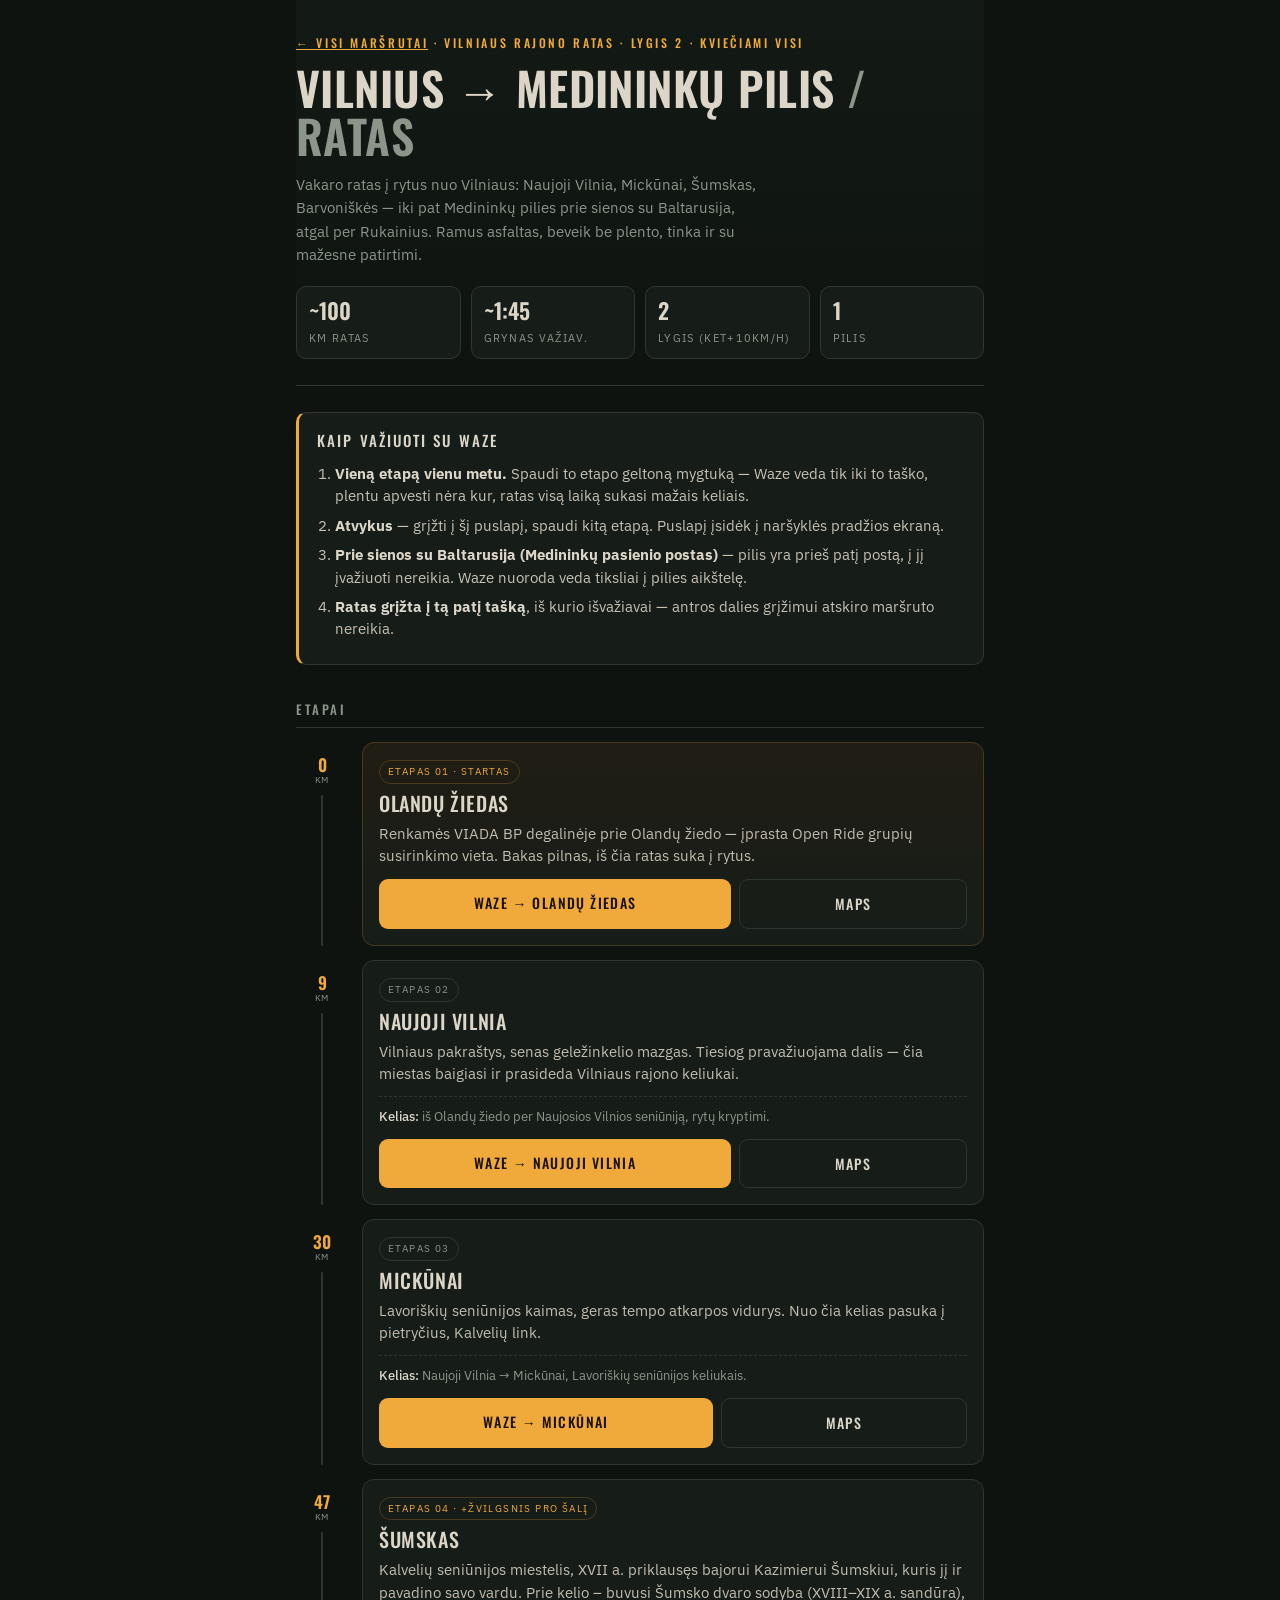
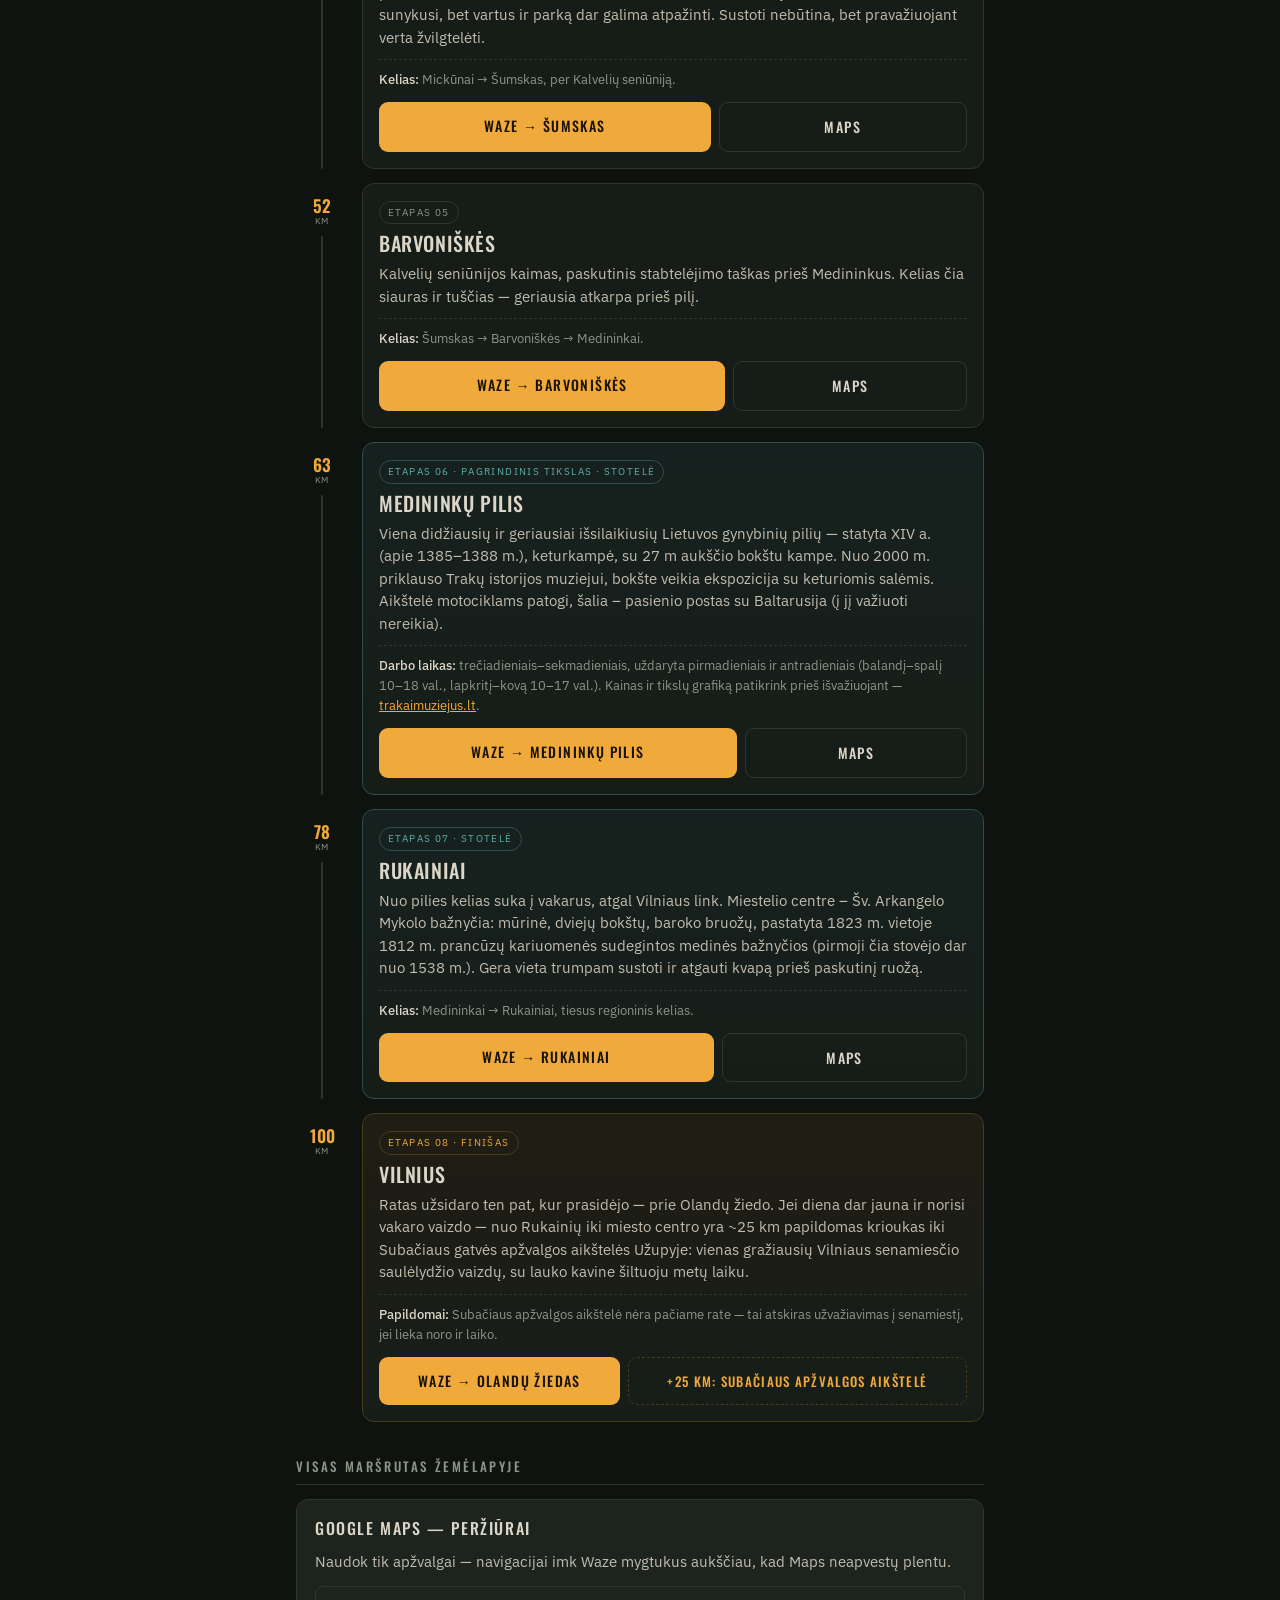
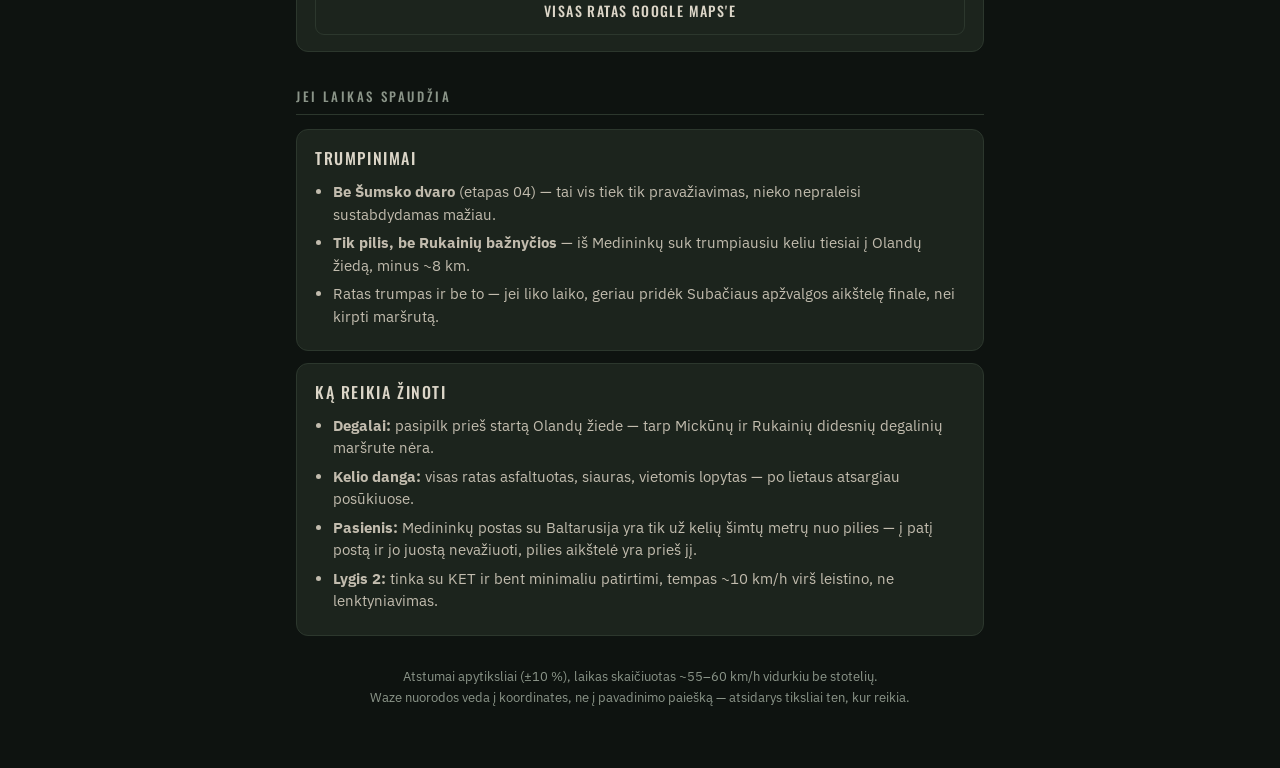
==== medininkai.html @ 15e434f6 "Prideti Medininku pilies marsruta, index paversti sarasu Marsrutu puslapis dabar palaiko keleta mars" ====
<!DOCTYPE html>
<html lang="lt">
<head>
<meta charset="UTF-8">
<meta name="viewport" content="width=device-width, initial-scale=1.0">
<title>Vilnius → Medininkų pilis · ratas</title>
<link rel="preconnect" href="https://fonts.googleapis.com">
<link rel="preconnect" href="https://fonts.gstatic.com" crossorigin>
<link href="https://fonts.googleapis.com/css2?family=Oswald:wght@400;500;600&family=IBM+Plex+Sans:wght@400;500;600&display=swap" rel="stylesheet">
<link rel="stylesheet" href="style.css">
</head>
<body>
<div class="wrap">

<header>
  <div class="eyebrow"><a href="index.html">← Visi maršrutai</a> · Vilniaus rajono ratas · lygis 2 · kviečiami visi</div>
  <h1>Vilnius → Medininkų&nbsp;pilis <span>/ ratas</span></h1>
  <p class="lead">Vakaro ratas į rytus nuo Vilniaus: Naujoji Vilnia, Mickūnai, Šumskas, Barvoniškės — iki pat Medininkų pilies prie sienos su Baltarusija, atgal per Rukainius. Ramus asfaltas, beveik be plento, tinka ir su mažesne patirtimi.</p>
  <div class="stats">
    <div class="stat"><b>~100</b><i>km ratas</i></div>
    <div class="stat"><b>~1:45</b><i>grynas važiav.</i></div>
    <div class="stat"><b>2</b><i>lygis (KET+10km/h)</i></div>
    <div class="stat"><b>1</b><i>pilis</i></div>
  </div>
</header>

<div class="howto">
  <h2>Kaip važiuoti su Waze</h2>
  <ol>
    <li><b>Vieną etapą vienu metu.</b> Spaudi to etapo geltoną mygtuką — Waze veda tik iki to taško, plentu apvesti nėra kur, ratas visą laiką sukasi mažais keliais.</li>
    <li><b>Atvykus</b> — grįžti į šį puslapį, spaudi kitą etapą. Puslapį įsidėk į naršyklės pradžios ekraną.</li>
    <li><b>Prie sienos su Baltarusija (Medininkų pasienio postas)</b> — pilis yra prieš patį postą, į jį įvažiuoti nereikia. Waze nuoroda veda tiksliai į pilies aikštelę.</li>
    <li><b>Ratas grįžta į tą patį tašką</b>, iš kurio išvažiavai — antros dalies grįžimui atskiro maršruto nereikia.</li>
  </ol>
</div>

<div class="section-title">Etapai</div>

<!-- 1 -->
<div class="stop">
  <div class="post"><div class="km">0</div><div class="kmlabel">km</div><div class="rope"></div></div>
  <div class="card finish">
    <span class="tag o">Etapas 01 · startas</span>
    <h3>Olandų žiedas</h3>
    <p>Renkamės VIADA BP degalinėje prie Olandų žiedo — įprasta Open Ride grupių susirinkimo vieta. Bakas pilnas, iš čia ratas suka į rytus.</p>
    <div class="btns">
      <a class="btn waze" href="https://www.waze.com/ul?ll=54.6820607%2C25.3140517&navigate=yes">Waze → Olandų žiedas</a>
      <a class="btn gmaps" href="https://www.google.com/maps/search/?api=1&query=54.6820607,25.3140517">Maps</a>
    </div>
  </div>
</div>

<!-- 2 -->
<div class="stop">
  <div class="post"><div class="km">9</div><div class="kmlabel">km</div><div class="rope"></div></div>
  <div class="card">
    <span class="tag">Etapas 02</span>
    <h3>Naujoji Vilnia</h3>
    <p>Vilniaus pakraštys, senas geležinkelio mazgas. Tiesiog pravažiuojama dalis — čia miestas baigiasi ir prasideda Vilniaus rajono keliukai.</p>
    <div class="road"><b>Kelias:</b> iš Olandų žiedo per Naujosios Vilnios seniūniją, rytų kryptimi.</div>
    <div class="btns">
      <a class="btn waze" href="https://www.waze.com/ul?ll=54.6930317%2C25.4109647&navigate=yes">Waze → Naujoji Vilnia</a>
      <a class="btn gmaps" href="https://www.google.com/maps/search/?api=1&query=54.6930317,25.4109647">Maps</a>
    </div>
  </div>
</div>

<!-- 3 -->
<div class="stop">
  <div class="post"><div class="km">30</div><div class="kmlabel">km</div><div class="rope"></div></div>
  <div class="card">
    <span class="tag">Etapas 03</span>
    <h3>Mickūnai</h3>
    <p>Lavoriškių seniūnijos kaimas, geras tempo atkarpos vidurys. Nuo čia kelias pasuka į pietryčius, Kalvelių link.</p>
    <div class="road"><b>Kelias:</b> Naujoji Vilnia → Mickūnai, Lavoriškių seniūnijos keliukais.</div>
    <div class="btns">
      <a class="btn waze" href="https://www.waze.com/ul?ll=54.7108426%2C25.6500686&navigate=yes">Waze → Mickūnai</a>
      <a class="btn gmaps" href="https://www.google.com/maps/search/?api=1&query=54.7108426,25.6500686">Maps</a>
    </div>
  </div>
</div>

<!-- 4 -->
<div class="stop">
  <div class="post"><div class="km">47</div><div class="kmlabel">km</div><div class="rope"></div></div>
  <div class="card">
    <span class="tag o">Etapas 04 · +žvilgsnis pro šalį</span>
    <h3>Šumskas</h3>
    <p>Kalvelių seniūnijos miestelis, XVII a. priklausęs bajorui Kazimierui Šumskiui, kuris jį ir pavadino savo vardu. Prie kelio – buvusi Šumsko dvaro sodyba (XVIII–XIX a. sandūra), sunykusi, bet vartus ir parką dar galima atpažinti. Sustoti nebūtina, bet pravažiuojant verta žvilgtelėti.</p>
    <div class="road"><b>Kelias:</b> Mickūnai → Šumskas, per Kalvelių seniūniją.</div>
    <div class="btns">
      <a class="btn waze" href="https://www.waze.com/ul?ll=54.6087613%2C25.7222026&navigate=yes">Waze → Šumskas</a>
      <a class="btn gmaps" href="https://www.google.com/maps/search/?api=1&query=54.6087613,25.7222026">Maps</a>
    </div>
  </div>
</div>

<!-- 5 -->
<div class="stop">
  <div class="post"><div class="km">52</div><div class="kmlabel">km</div><div class="rope"></div></div>
  <div class="card">
    <span class="tag">Etapas 05</span>
    <h3>Barvoniškės</h3>
    <p>Kalvelių seniūnijos kaimas, paskutinis stabtelėjimo taškas prieš Medininkus. Kelias čia siauras ir tuščias — geriausia atkarpa prieš pilį.</p>
    <div class="road"><b>Kelias:</b> Šumskas → Barvoniškės → Medininkai.</div>
    <div class="btns">
      <a class="btn waze" href="https://www.waze.com/ul?ll=54.576307%2C25.7441776&navigate=yes">Waze → Barvoniškės</a>
      <a class="btn gmaps" href="https://www.google.com/maps/search/?api=1&query=54.576307,25.7441776">Maps</a>
    </div>
  </div>
</div>

<!-- 6 -->
<div class="stop">
  <div class="post"><div class="km">63</div><div class="kmlabel">km</div><div class="rope"></div></div>
  <div class="card highlight">
    <span class="tag h">Etapas 06 · pagrindinis tikslas · stotelė</span>
    <h3>Medininkų pilis</h3>
    <p>Viena didžiausių ir geriausiai išsilaikiusių Lietuvos gynybinių pilių — statyta XIV a. (apie 1385–1388 m.), keturkampė, su 27 m aukščio bokštu kampe. Nuo 2000 m. priklauso Trakų istorijos muziejui, bokšte veikia ekspozicija su keturiomis salėmis. Aikštelė motociklams patogi, šalia – pasienio postas su Baltarusija (į jį važiuoti nereikia).</p>
    <div class="road"><b>Darbo laikas:</b> trečiadieniais–sekmadieniais, uždaryta pirmadieniais ir antradieniais (balandį–spalį 10–18 val., lapkritį–kovą 10–17 val.). Kainas ir tikslų grafiką patikrink prieš išvažiuojant — <a href="https://trakaimuziejus.lt" style="color:var(--amber)">trakaimuziejus.lt</a>.</div>
    <div class="btns">
      <a class="btn waze" href="https://www.waze.com/ul?ll=54.5397349%2C25.6482019&navigate=yes">Waze → Medininkų pilis</a>
      <a class="btn gmaps" href="https://www.google.com/maps/search/?api=1&query=54.5397349,25.6482019">Maps</a>
    </div>
  </div>
</div>

<!-- 7 -->
<div class="stop">
  <div class="post"><div class="km">78</div><div class="kmlabel">km</div><div class="rope"></div></div>
  <div class="card highlight">
    <span class="tag h">Etapas 07 · stotelė</span>
    <h3>Rukainiai</h3>
    <p>Nuo pilies kelias suka į vakarus, atgal Vilniaus link. Miestelio centre – Šv. Arkangelo Mykolo bažnyčia: mūrinė, dviejų bokštų, baroko bruožų, pastatyta 1823 m. vietoje 1812 m. prancūzų kariuomenės sudegintos medinės bažnyčios (pirmoji čia stovėjo dar nuo 1538 m.). Gera vieta trumpam sustoti ir atgauti kvapą prieš paskutinį ruožą.</p>
    <div class="road"><b>Kelias:</b> Medininkai → Rukainiai, tiesus regioninis kelias.</div>
    <div class="btns">
      <a class="btn waze" href="https://www.waze.com/ul?ll=54.6108645%2C25.5203857&navigate=yes">Waze → Rukainiai</a>
      <a class="btn gmaps" href="https://www.google.com/maps/search/?api=1&query=54.6108645,25.5203857">Maps</a>
    </div>
  </div>
</div>

<!-- 8 -->
<div class="stop">
  <div class="post"><div class="km">100</div><div class="kmlabel">km</div></div>
  <div class="card finish">
    <span class="tag o">Etapas 08 · finišas</span>
    <h3>Vilnius</h3>
    <p>Ratas užsidaro ten pat, kur prasidėjo — prie Olandų žiedo. Jei diena dar jauna ir norisi vakaro vaizdo — nuo Rukainių iki miesto centro yra ~25 km papildomas krioukas iki Subačiaus gatvės apžvalgos aikštelės Užupyje: vienas gražiausių Vilniaus senamiesčio saulėlydžio vaizdų, su lauko kavine šiltuoju metų laiku.</p>
    <div class="road"><b>Papildomai:</b> Subačiaus apžvalgos aikštelė nėra pačiame rate — tai atskiras užvažiavimas į senamiestį, jei lieka noro ir laiko.</div>
    <div class="btns">
      <a class="btn waze" href="https://www.waze.com/ul?ll=54.67748%2C25.3014934&navigate=yes">Waze → Olandų žiedas</a>
      <a class="btn mid" href="https://www.waze.com/ul?ll=54.6775666%2C25.3002309&navigate=yes">+25 km: Subačiaus apžvalgos aikštelė</a>
    </div>
  </div>
</div>

<div class="section-title">Visas maršrutas žemėlapyje</div>
<div class="block">
  <h3>Google Maps — peržiūrai</h3>
  <p style="font-size:14.5px;color:#C2BCAE;margin-bottom:12px">Naudok tik apžvalgai — navigacijai imk Waze mygtukus aukščiau, kad Maps neapvestų plentu.</p>
  <div class="btns">
    <a class="btn gmaps" href="https://www.google.com/maps/dir/54.6820607,25.3140517/54.6930317,25.4109647/54.7108426,25.6500686/54.6087613,25.7222026/54.576307,25.7441776/54.5397349,25.6482019/54.6108645,25.5203857/54.67748,25.3014934">Visas ratas Google Maps'e</a>
  </div>
</div>

<div class="section-title">Jei laikas spaudžia</div>
<div class="block">
  <h3>Trumpinimai</h3>
  <ul>
    <li><b>Be Šumsko dvaro</b> (etapas 04) — tai vis tiek tik pravažiavimas, nieko nepraleisi sustabdydamas mažiau.</li>
    <li><b>Tik pilis, be Rukainių bažnyčios</b> — iš Medininkų suk trumpiausiu keliu tiesiai į Olandų žiedą, minus ~8 km.</li>
    <li>Ratas trumpas ir be to — jei liko laiko, geriau pridėk Subačiaus apžvalgos aikštelę finale, nei kirpti maršrutą.</li>
  </ul>
</div>

<div class="block">
  <h3>Ką reikia žinoti</h3>
  <ul>
    <li><b>Degalai:</b> pasipilk prieš startą Olandų žiede — tarp Mickūnų ir Rukainių didesnių degalinių maršrute nėra.</li>
    <li><b>Kelio danga:</b> visas ratas asfaltuotas, siauras, vietomis lopytas — po lietaus atsargiau posūkiuose.</li>
    <li><b>Pasienis:</b> Medininkų postas su Baltarusija yra tik už kelių šimtų metrų nuo pilies — į patį postą ir jo juostą nevažiuoti, pilies aikštelė yra prieš jį.</li>
    <li><b>Lygis 2:</b> tinka su KET ir bent minimaliu patirtimi, tempas ~10 km/h virš leistino, ne lenktyniavimas.</li>
  </ul>
</div>

<footer>
  Atstumai apytiksliai (±10 %), laikas skaičiuotas ~55–60 km/h vidurkiu be stotelių.<br>
  Waze nuorodos veda į koordinates, ne į pavadinimo paiešką — atsidarys tiksliai ten, kur reikia.
</footer>

</div>
</body>
</html>
---- style.css ----
:root{
  --ink:#0E1310;
  --panel:#161D18;
  --panel2:#1C241D;
  --line:#2C372D;
  --sand:#DCD6C8;
  --muted:#8B9589;
  --amber:#F0A93B;
  --lake:#5AB0A8;
  --warn:#D46A4E;
}
*{box-sizing:border-box;margin:0;padding:0}
body{
  background:var(--ink);
  color:var(--sand);
  font-family:'IBM Plex Sans',-apple-system,system-ui,sans-serif;
  font-size:16px;line-height:1.55;
  -webkit-font-smoothing:antialiased;
  padding-bottom:60px;
}
.wrap{max-width:720px;margin:0 auto;padding:0 16px}

/* --- viršus --- */
header{
  padding:34px 0 26px;
  border-bottom:1px solid var(--line);
  background:linear-gradient(180deg,#131A15 0%,var(--ink) 100%);
}
.eyebrow{
  font-family:'Oswald',sans-serif;font-weight:500;
  letter-spacing:.22em;text-transform:uppercase;
  font-size:12px;color:var(--amber);
}
.eyebrow a{color:var(--amber)}
h1{
  font-family:'Oswald',sans-serif;font-weight:600;
  font-size:clamp(30px,8vw,46px);line-height:1.05;
  text-transform:uppercase;letter-spacing:.01em;
  margin:10px 0 14px;
}
h1 span{color:var(--muted)}
.lead{color:var(--muted);font-size:15px;max-width:52ch}

.stats{display:flex;flex-wrap:wrap;gap:10px;margin-top:20px}
.stat{
  flex:1 1 90px;background:var(--panel);border:1px solid var(--line);
  border-radius:10px;padding:10px 12px;
}
.stat b{
  display:block;font-family:'Oswald',sans-serif;font-size:22px;
  font-weight:600;color:var(--sand);line-height:1.2;
}
.stat i{
  font-style:normal;font-size:11px;letter-spacing:.12em;
  text-transform:uppercase;color:var(--muted);
}

/* --- instrukcija --- */
.howto{
  margin:26px 0 8px;background:var(--panel);border:1px solid var(--line);
  border-left:3px solid var(--amber);border-radius:10px;padding:16px 18px;
}
.howto h2{
  font-family:'Oswald',sans-serif;font-weight:500;font-size:15px;
  text-transform:uppercase;letter-spacing:.14em;margin-bottom:10px;
}
.howto ol{margin-left:18px;font-size:14.5px;color:#C6C0B2}
.howto li{margin-bottom:7px}
.howto li b{color:var(--sand)}

/* --- etapai --- */
.section-title{
  font-family:'Oswald',sans-serif;font-weight:500;font-size:13px;
  text-transform:uppercase;letter-spacing:.2em;color:var(--muted);
  margin:34px 0 14px;padding-bottom:8px;border-bottom:1px solid var(--line);
}

.stop{display:flex;gap:14px;margin-bottom:14px}
.post{
  flex:0 0 52px;display:flex;flex-direction:column;align-items:center;
}
.km{
  font-family:'Oswald',sans-serif;font-weight:600;font-size:17px;
  color:var(--amber);line-height:1;padding-top:14px;
}
.kmlabel{font-size:9px;letter-spacing:.1em;color:var(--muted);text-transform:uppercase}
.rope{flex:1;width:2px;background:var(--line);margin-top:8px;border-radius:2px}

.card{
  flex:1;background:var(--panel);border:1px solid var(--line);
  border-radius:12px;padding:14px 16px 16px;
}
.card.lake,.card.highlight{border-color:#2E4E4B;background:linear-gradient(180deg,#16211F,#161D18)}
.card.finish{border-color:#4A3A1C;background:linear-gradient(180deg,#201D14,#161D18)}
.card h3{
  font-family:'Oswald',sans-serif;font-weight:500;font-size:20px;
  text-transform:uppercase;letter-spacing:.03em;line-height:1.15;
}
.tag{
  display:inline-block;font-size:10px;letter-spacing:.14em;text-transform:uppercase;
  padding:3px 8px;border-radius:99px;margin-bottom:8px;
  border:1px solid var(--line);color:var(--muted);
}
.tag.l,.tag.h{color:var(--lake);border-color:#2E4E4B}
.tag.o{color:var(--amber);border-color:#4A3A1C}
.card p{font-size:14.5px;color:#C2BCAE;margin-top:8px}
.road{
  font-size:13px;color:var(--muted);margin-top:10px;padding-top:10px;
  border-top:1px dashed var(--line);
}
.road b{color:var(--sand);font-weight:500}
.alert{color:var(--warn)}

.btns{display:flex;gap:8px;margin-top:12px;flex-wrap:wrap}
a.btn{
  flex:1 1 auto;text-align:center;text-decoration:none;
  font-family:'Oswald',sans-serif;font-weight:500;font-size:14px;
  letter-spacing:.1em;text-transform:uppercase;
  padding:13px 14px;border-radius:9px;min-width:130px;
}
a.waze{background:var(--amber);color:#1A1206}
a.waze:active{background:#D2912D}
a.gmaps{background:transparent;color:var(--sand);border:1px solid var(--line)}
a.mid{background:transparent;color:var(--amber);border:1px dashed #4A3A1C;font-size:13px}
a.btn:focus-visible{outline:3px solid var(--lake);outline-offset:2px}

/* --- apačia --- */
.block{
  background:var(--panel2);border:1px solid var(--line);border-radius:12px;
  padding:16px 18px;margin-bottom:12px;
}
.block h3{
  font-family:'Oswald',sans-serif;font-weight:500;font-size:16px;
  text-transform:uppercase;letter-spacing:.1em;margin-bottom:10px;
}
.block ul{margin-left:18px;font-size:14.5px;color:#C2BCAE}
.block li{margin-bottom:6px}
footer{color:var(--muted);font-size:12.5px;text-align:center;margin-top:30px;line-height:1.7}
@media (prefers-reduced-motion:no-preference){
  .card{transition:border-color .2s}
}

/* --- maršrutų sąrašas (index) --- */
.routes{margin-top:26px;display:flex;flex-direction:column;gap:14px}
a.routecard{
  display:block;text-decoration:none;color:inherit;
  background:var(--panel);border:1px solid var(--line);border-radius:14px;
  padding:20px 20px 22px;transition:border-color .2s;
}
a.routecard:hover,a.routecard:focus-visible{border-color:var(--amber)}
a.routecard .tag{margin-bottom:10px}
a.routecard h2{
  font-family:'Oswald',sans-serif;font-weight:600;font-size:24px;
  text-transform:uppercase;line-height:1.1;margin-bottom:8px;
}
a.routecard p{font-size:14.5px;color:#C2BCAE}
a.routecard .stats{margin-top:14px}
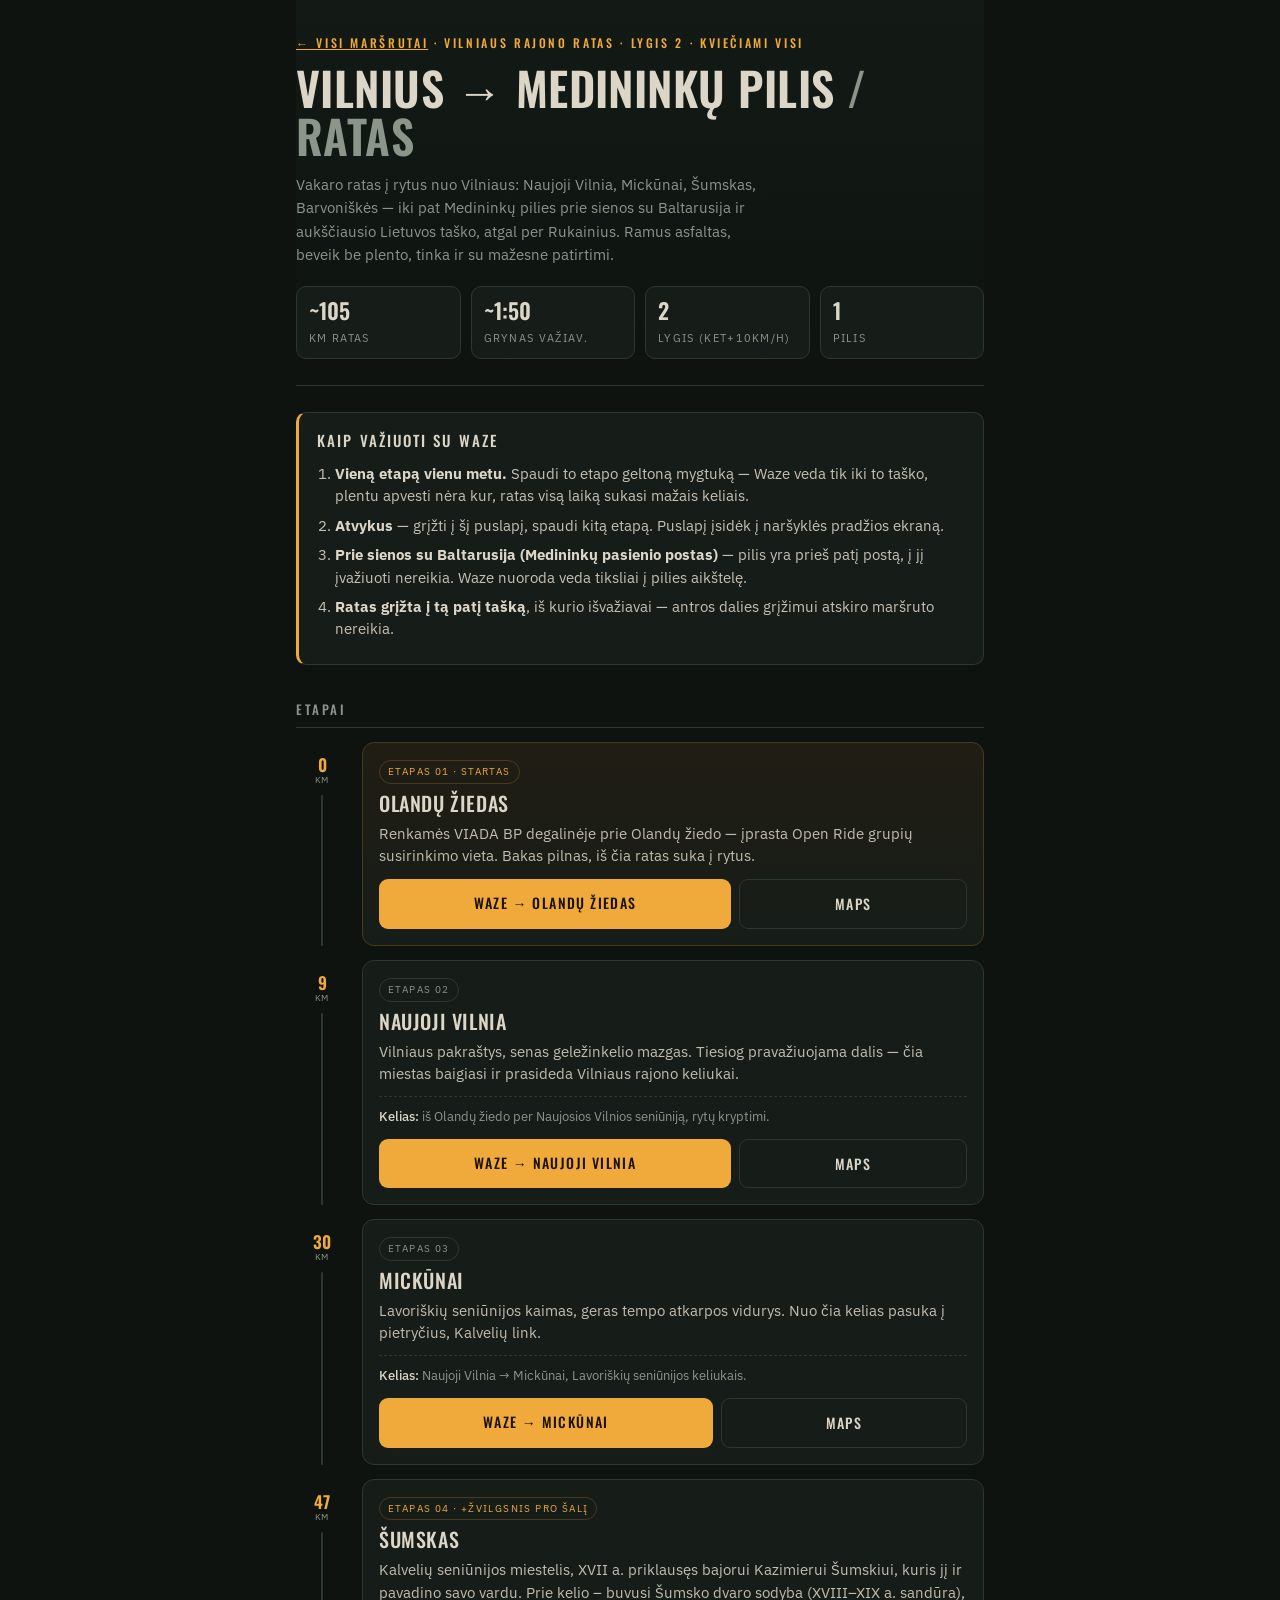
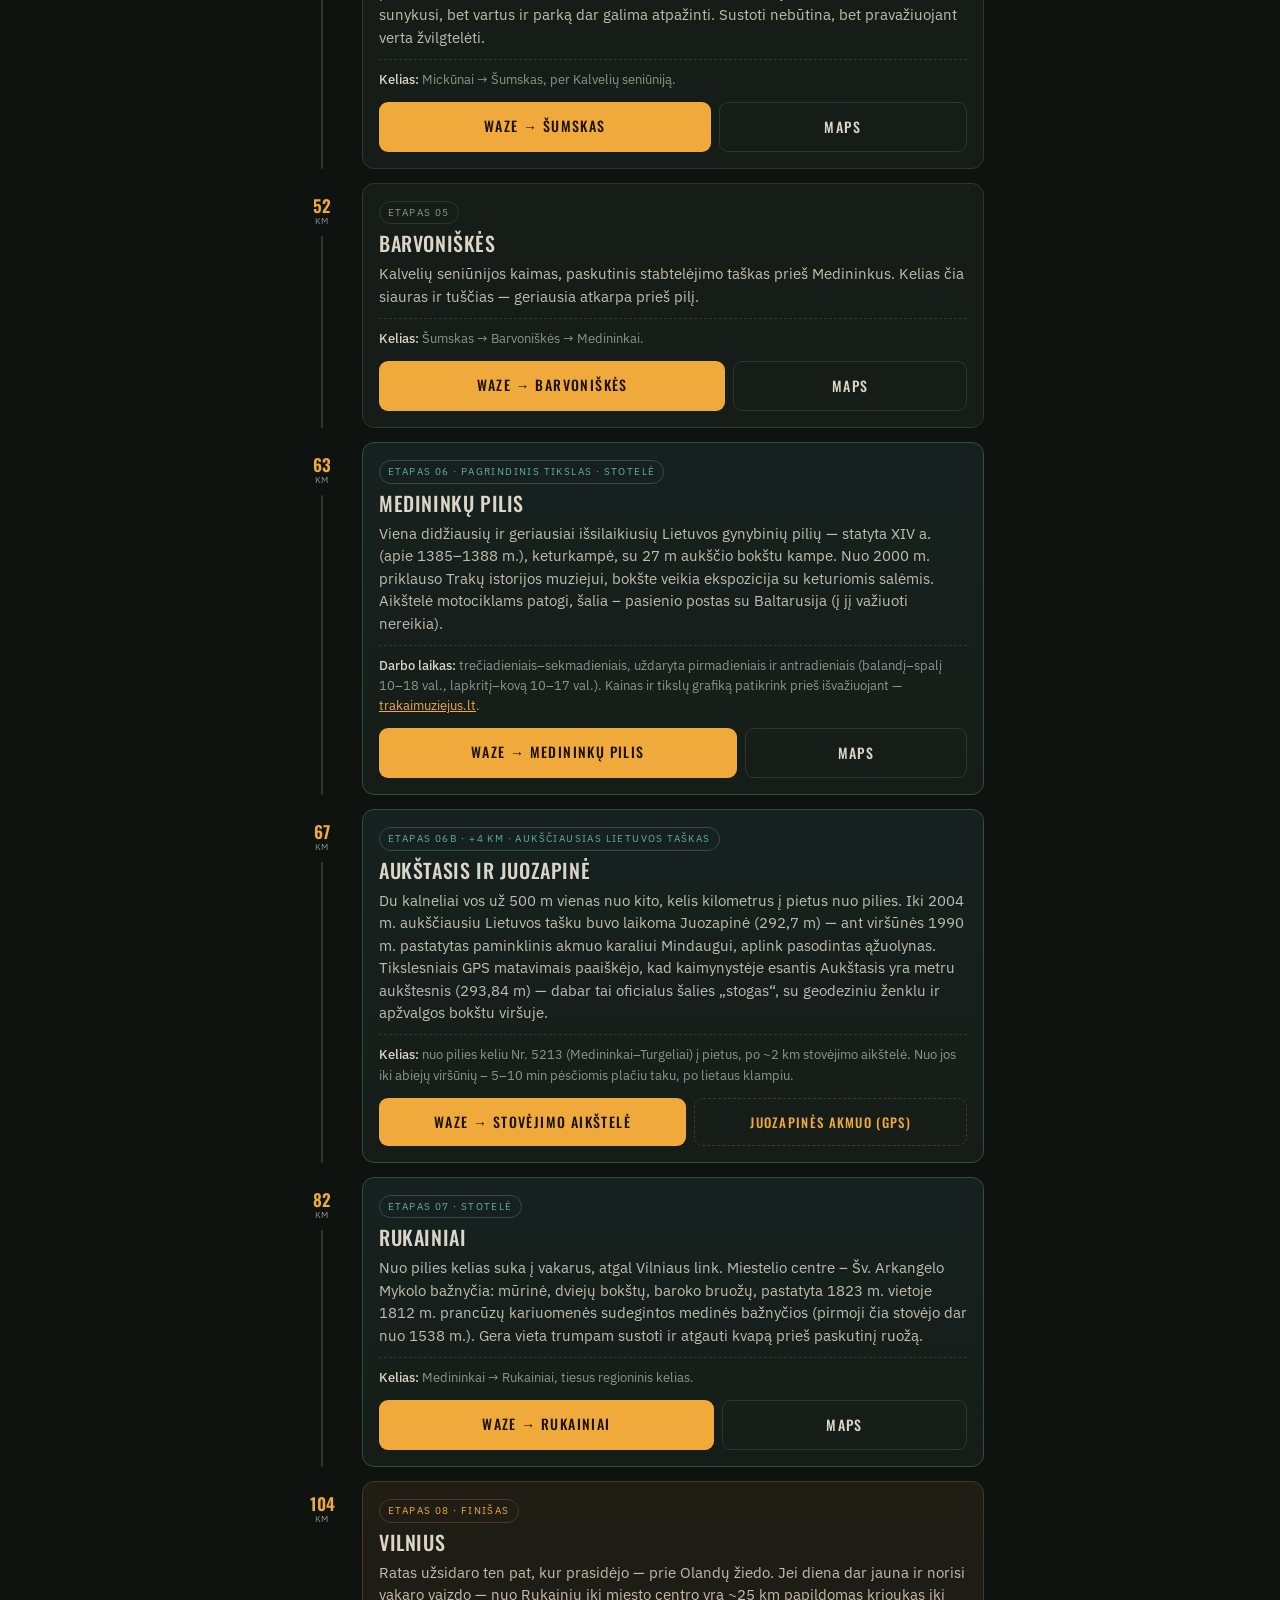
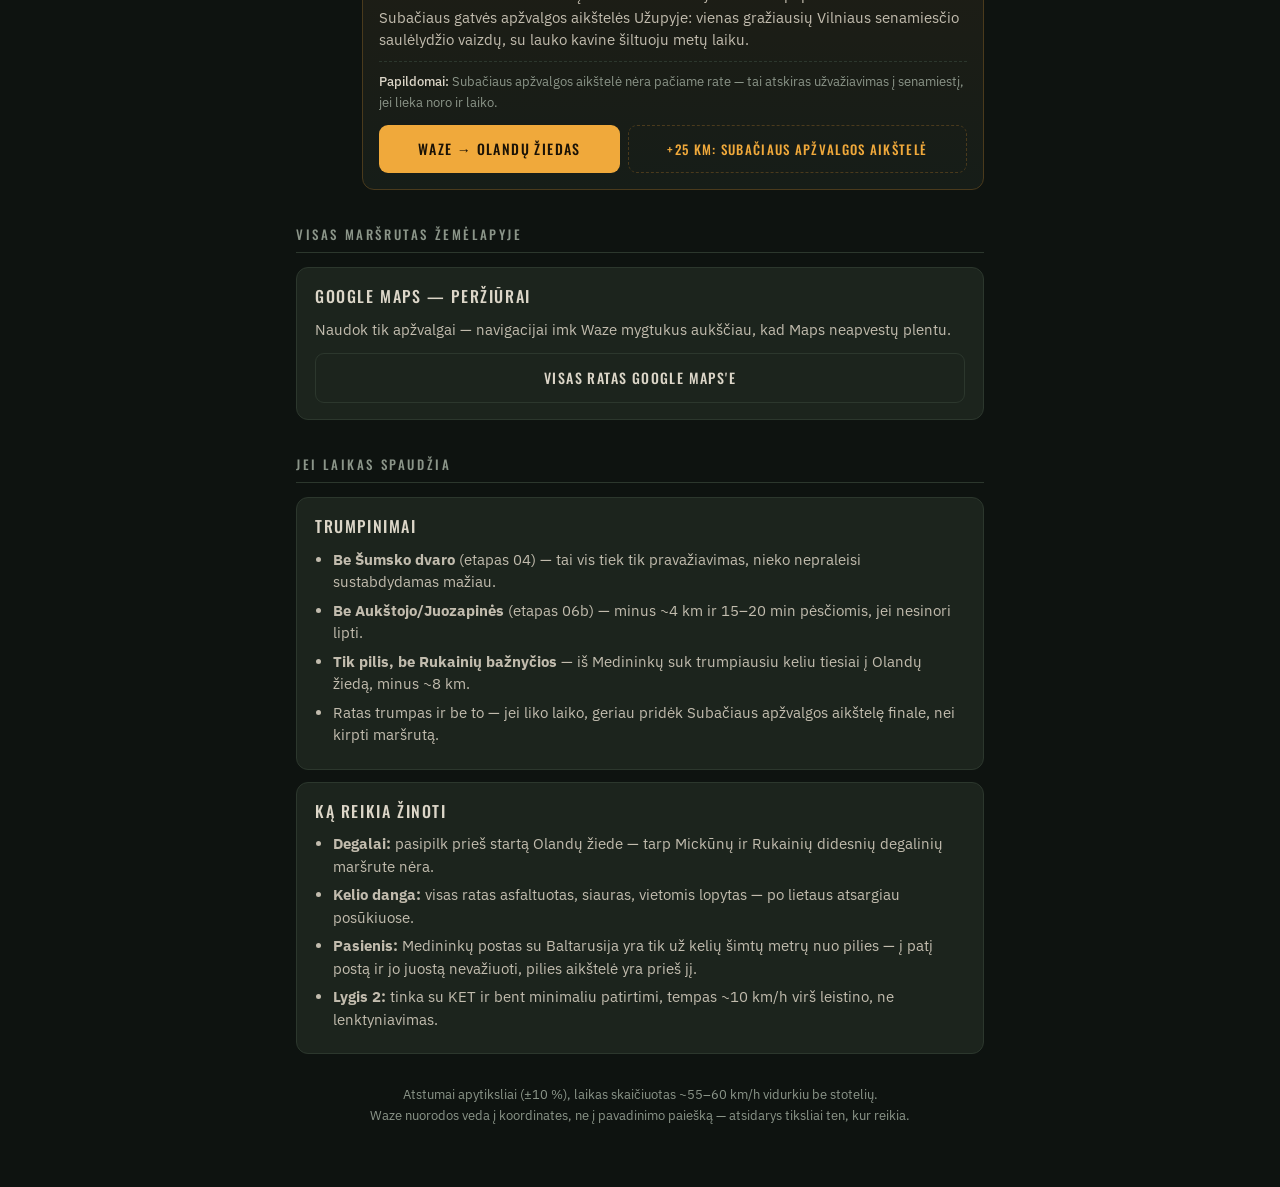
==== commit ecc129c8: "Prideti auksciausio Lietuvos tasko stotele i Medininku marsruta Etapas 06b: Aukstasis ir Juozapines " ====
--- a/medininkai.html
+++ b/medininkai.html
@@ -15,10 +15,10 @@
 <header>
   <div class="eyebrow"><a href="index.html">← Visi maršrutai</a> · Vilniaus rajono ratas · lygis 2 · kviečiami visi</div>
   <h1>Vilnius → Medininkų&nbsp;pilis <span>/ ratas</span></h1>
-  <p class="lead">Vakaro ratas į rytus nuo Vilniaus: Naujoji Vilnia, Mickūnai, Šumskas, Barvoniškės — iki pat Medininkų pilies prie sienos su Baltarusija, atgal per Rukainius. Ramus asfaltas, beveik be plento, tinka ir su mažesne patirtimi.</p>
+  <p class="lead">Vakaro ratas į rytus nuo Vilniaus: Naujoji Vilnia, Mickūnai, Šumskas, Barvoniškės — iki pat Medininkų pilies prie sienos su Baltarusija ir aukščiausio Lietuvos taško, atgal per Rukainius. Ramus asfaltas, beveik be plento, tinka ir su mažesne patirtimi.</p>
   <div class="stats">
-    <div class="stat"><b>~100</b><i>km ratas</i></div>
-    <div class="stat"><b>~1:45</b><i>grynas važiav.</i></div>
+    <div class="stat"><b>~105</b><i>km ratas</i></div>
+    <div class="stat"><b>~1:50</b><i>grynas važiav.</i></div>
     <div class="stat"><b>2</b><i>lygis (KET+10km/h)</i></div>
     <div class="stat"><b>1</b><i>pilis</i></div>
   </div>
@@ -125,9 +125,24 @@
   </div>
 </div>
 
+<!-- 6b -->
+<div class="stop">
+  <div class="post"><div class="km">67</div><div class="kmlabel">km</div><div class="rope"></div></div>
+  <div class="card highlight">
+    <span class="tag h">Etapas 06b · +4 km · aukščiausias Lietuvos taškas</span>
+    <h3>Aukštasis ir Juozapinė</h3>
+    <p>Du kalneliai vos už 500 m vienas nuo kito, kelis kilometrus į pietus nuo pilies. Iki 2004 m. aukščiausiu Lietuvos tašku buvo laikoma Juozapinė (292,7 m) — ant viršūnės 1990 m. pastatytas paminklinis akmuo karaliui Mindaugui, aplink pasodintas ąžuolynas. Tikslesniais GPS matavimais paaiškėjo, kad kaimynystėje esantis Aukštasis yra metru aukštesnis (293,84 m) — dabar tai oficialus šalies „stogas“, su geodeziniu ženklu ir apžvalgos bokštu viršuje.</p>
+    <div class="road"><b>Kelias:</b> nuo pilies keliu Nr. 5213 (Medininkai–Turgeliai) į pietus, po ~2 km stovėjimo aikštelė. Nuo jos iki abiejų viršūnių – 5–10 min pėsčiomis plačiu taku, po lietaus klampiu.</div>
+    <div class="btns">
+      <a class="btn waze" href="https://www.waze.com/ul?ll=54.5322587%2C25.6295911&navigate=yes">Waze → stovėjimo aikštelė</a>
+      <a class="btn mid" href="https://www.waze.com/ul?ll=54.5310677%2C25.6277829&navigate=yes">Juozapinės akmuo (GPS)</a>
+    </div>
+  </div>
+</div>
+
 <!-- 7 -->
 <div class="stop">
-  <div class="post"><div class="km">78</div><div class="kmlabel">km</div><div class="rope"></div></div>
+  <div class="post"><div class="km">82</div><div class="kmlabel">km</div><div class="rope"></div></div>
   <div class="card highlight">
     <span class="tag h">Etapas 07 · stotelė</span>
     <h3>Rukainiai</h3>
@@ -142,7 +157,7 @@
 
 <!-- 8 -->
 <div class="stop">
-  <div class="post"><div class="km">100</div><div class="kmlabel">km</div></div>
+  <div class="post"><div class="km">104</div><div class="kmlabel">km</div></div>
   <div class="card finish">
     <span class="tag o">Etapas 08 · finišas</span>
     <h3>Vilnius</h3>
@@ -160,7 +175,7 @@
   <h3>Google Maps — peržiūrai</h3>
   <p style="font-size:14.5px;color:#C2BCAE;margin-bottom:12px">Naudok tik apžvalgai — navigacijai imk Waze mygtukus aukščiau, kad Maps neapvestų plentu.</p>
   <div class="btns">
-    <a class="btn gmaps" href="https://www.google.com/maps/dir/54.6820607,25.3140517/54.6930317,25.4109647/54.7108426,25.6500686/54.6087613,25.7222026/54.576307,25.7441776/54.5397349,25.6482019/54.6108645,25.5203857/54.67748,25.3014934">Visas ratas Google Maps'e</a>
+    <a class="btn gmaps" href="https://www.google.com/maps/dir/54.6820607,25.3140517/54.6930317,25.4109647/54.7108426,25.6500686/54.6087613,25.7222026/54.576307,25.7441776/54.5397349,25.6482019/54.5322587,25.6295911/54.6108645,25.5203857/54.67748,25.3014934">Visas ratas Google Maps'e</a>
   </div>
 </div>
 
@@ -169,6 +184,7 @@
   <h3>Trumpinimai</h3>
   <ul>
     <li><b>Be Šumsko dvaro</b> (etapas 04) — tai vis tiek tik pravažiavimas, nieko nepraleisi sustabdydamas mažiau.</li>
+    <li><b>Be Aukštojo/Juozapinės</b> (etapas 06b) — minus ~4 km ir 15–20 min pėsčiomis, jei nesinori lipti.</li>
     <li><b>Tik pilis, be Rukainių bažnyčios</b> — iš Medininkų suk trumpiausiu keliu tiesiai į Olandų žiedą, minus ~8 km.</li>
     <li>Ratas trumpas ir be to — jei liko laiko, geriau pridėk Subačiaus apžvalgos aikštelę finale, nei kirpti maršrutą.</li>
   </ul>
